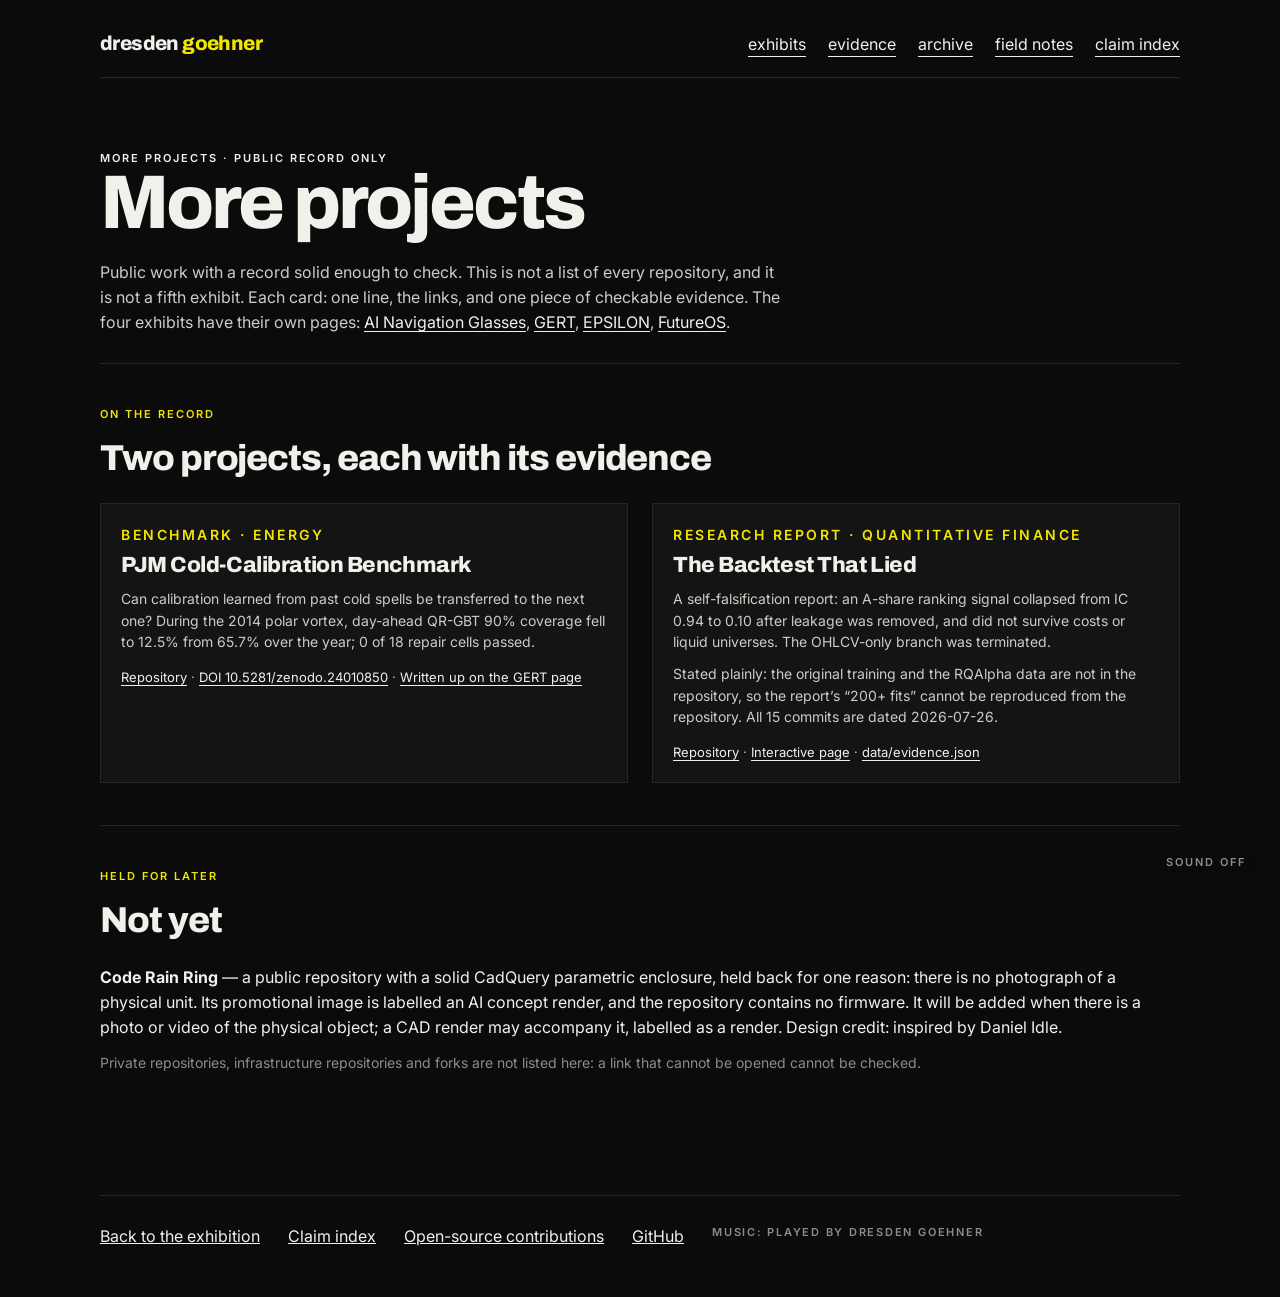
==== projects/index.html @ 4ea5d86a "Add sound toggle: Dresden's piano recording, off by default, on every page" ====
<!doctype html>
<html lang="en">
<head>
<meta charset="utf-8">
<meta name="viewport" content="width=device-width, initial-scale=1">
<title>More projects — Dresden Goehner</title>
<meta name="description" content="Public work with a record solid enough to check, beyond the four exhibits: the PJM Cold-Calibration Benchmark and The Backtest That Lied, a self-falsification report. Each card carries one piece of checkable evidence.">
<link rel="canonical" href="https://dresdengoehner.com/projects">
<meta property="og:type" content="website">
<meta property="og:site_name" content="Dresden Goehner">
<meta property="og:title" content="More projects — Dresden Goehner">
<meta property="og:description" content="Two more pieces of public work with checkable records: the PJM cold-calibration benchmark and The Backtest That Lied.">
<meta property="og:url" content="https://dresdengoehner.com/projects">
<meta property="og:image" content="https://dresdengoehner.com/og.png">
<meta property="og:image:width" content="1200">
<meta property="og:image:height" content="630">
<meta property="og:image:alt" content="Dresden Goehner. Building decision systems that make uncertainty visible.">
<meta name="twitter:card" content="summary_large_image">
<meta name="twitter:title" content="More projects — Dresden Goehner">
<meta name="twitter:description" content="Two more pieces of public work with checkable records: the PJM cold-calibration benchmark and The Backtest That Lied.">
<meta name="twitter:image" content="https://dresdengoehner.com/og.png">
<meta name="twitter:image:alt" content="Dresden Goehner. Building decision systems that make uncertainty visible.">
<link rel="icon" href="../favicon.svg" type="image/svg+xml">
<link rel="preconnect" href="https://fonts.googleapis.com">
<link rel="preconnect" href="https://fonts.gstatic.com" crossorigin>
<link href="https://fonts.googleapis.com/css2?family=Archivo:wght@500;800&family=Inter:wght@400;500;600&display=swap" rel="stylesheet">
<link rel="stylesheet" href="../site.css">
<link rel="stylesheet" href="../assets/css/sound.css">
<style>
.cards{display:grid;grid-template-columns:repeat(2,minmax(0,1fr));gap:24px}
.card{display:block;background:#141414;border:1px solid var(--line);padding:20px;min-width:0}
.card .repo{color:var(--y)}
.card h3{font-family:Archivo,sans-serif;font-weight:800;font-size:22px;line-height:1.12;letter-spacing:-.02em;margin:8px 0 10px}
.card p{font-size:14px;color:#cfccc5}
.card p+p{margin-top:10px}
.card .links{margin-top:14px;font-size:13px}
@media(max-width:820px){.cards{grid-template-columns:1fr}}
</style>
</head>
<body>
<div class="wrap">
<nav class="top" aria-label="Primary">
<a class="mark" href="../index.html#top">dresden <span>goehner</span></a>
<a class="ul" href="../index.html#work">exhibits</a>
<a class="ul" href="../index.html#evidence">evidence</a>
<a class="ul" href="../index.html#archive">archive</a>
<a class="ul" href="../notes.html">field notes</a>
<a class="ul" href="../proof.html">claim index</a>
</nav>
<header class="page">
<p class="cap">More projects · public record only</p>
<h1>More projects</h1>
<p class="lede">Public work with a record solid enough to check. This is not a list of every repository, and it is not a fifth exhibit. Each card: one line, the links, and one piece of checkable evidence. The four exhibits have their own pages: <a class="src" href="glasses.html">AI Navigation Glasses</a>, <a class="src" href="gert.html">GERT</a>, <a class="src" href="epsilon.html">EPSILON</a>, <a class="src" href="futureos.html">FutureOS</a>.</p>
</header>
<main>
<section aria-label="Projects with a checkable record">
<p class="cap kicker">On the record</p>
<h2>Two projects, each with its evidence</h2>
<div class="cards">
<article class="card">
<p class="cap repo">Benchmark · energy</p>
<h3>PJM Cold-Calibration Benchmark</h3>
<p>Can calibration learned from past cold spells be transferred to the next one? During the 2014 polar vortex, day-ahead QR-GBT 90% coverage fell to 12.5% from 65.7% over the year; 0 of 18 repair cells passed.</p>
<p class="links"><a class="src" href="https://github.com/DresdenGman/PJM-Cold-Calibration-Benchmark">Repository</a> · <a class="src" href="https://doi.org/10.5281/zenodo.24010850">DOI 10.5281/zenodo.24010850</a> · <a class="src" href="gert.html#pjm">Written up on the GERT page</a></p>
</article>
<article class="card">
<p class="cap repo">Research report · quantitative finance</p>
<h3>The Backtest That Lied</h3>
<p>A self-falsification report: an A-share ranking signal collapsed from IC 0.94 to 0.10 after leakage was removed, and did not survive costs or liquid universes. The OHLCV-only branch was terminated.</p>
<p>Stated plainly: the original training and the RQAlpha data are not in the repository, so the report&#8217;s &#8220;200+ fits&#8221; cannot be reproduced from the repository. All 15 commits are dated 2026-07-26.</p>
<p class="links"><a class="src" href="https://github.com/DresdenGman/the-backtest-that-lied">Repository</a> · <a class="src" href="https://dresdengman.github.io/the-backtest-that-lied">Interactive page</a> · <a class="src" href="https://github.com/DresdenGman/the-backtest-that-lied/blob/main/data/evidence.json">data/evidence.json</a></p>
</article>
</div>
</section>
<section aria-label="Held for later">
<p class="cap kicker">Held for later</p>
<h2>Not yet</h2>
<p><b>Code Rain Ring</b> — a public repository with a solid CadQuery parametric enclosure, held back for one reason: there is no photograph of a physical unit. Its promotional image is labelled an AI concept render, and the repository contains no firmware. It will be added when there is a photo or video of the physical object; a CAD render may accompany it, labelled as a render. Design credit: inspired by Daniel Idle.</p>
<p class="note">Private repositories, infrastructure repositories and forks are not listed here: a link that cannot be opened cannot be checked.</p>
</section>
</main>
<footer>
<a href="../index.html#top">Back to the exhibition</a>
<a href="../proof.html">Claim index</a>
<a href="../contributions.html">Open-source contributions</a>
<a href="https://github.com/DresdenGman">GitHub</a>
<span class="sound-credit">Music: played by Dresden Goehner</span>
</footer>
</div>
<script src="../assets/js/sound.js" defer></script>
</body>
</html>
---- site.css ----
:root{--bg:#0b0b0b;--fg:#f2f0ea;--dim:#8f8c86;--line:#262626;--y:#f2e600;--paper:#eceeee;--ink:#141618;--pad:40px;--gap:24px}
*{box-sizing:border-box;margin:0;padding:0}
html{background:var(--bg);color:var(--fg);scroll-behavior:smooth}
body{font-family:Inter,Helvetica,Arial,sans-serif;font-size:16px;line-height:1.55;-webkit-font-smoothing:antialiased}
a{color:inherit}
:focus-visible{outline:2px solid var(--y);outline-offset:3px}
.cap{font-size:11px;font-weight:600;letter-spacing:.18em;text-transform:uppercase}
.wrap{width:min(1080px,calc(100% - 2*var(--pad)));margin:0 auto;overflow-wrap:anywhere}
nav.top{display:flex;flex-wrap:wrap;gap:12px 22px;align-items:baseline;padding:28px 0 18px;border-bottom:1px solid var(--line)}
nav.top a{text-decoration:none}
nav.top a.mark{font-family:Archivo,sans-serif;font-weight:800;letter-spacing:-.03em;font-size:20px;margin-right:auto}
nav.top a.mark span{color:var(--y)}
nav.top a.ul{background:linear-gradient(currentColor,currentColor) 0 100%/100% 1px no-repeat}
nav.top a.ul:hover,nav.top a.ul:focus-visible{color:var(--y)}
header.page{padding:72px 0 28px}
header.page h1{font-family:Archivo,sans-serif;font-weight:800;font-size:clamp(40px,6vw,76px);line-height:.94;letter-spacing:-.04em;max-width:16ch}
header.page .lede{margin-top:22px;max-width:68ch;color:#cfccc5}
main{padding-bottom:80px}
section{padding:42px 0;border-top:1px solid var(--line)}
section h2{font-family:Archivo,sans-serif;font-weight:800;font-size:clamp(26px,3vw,36px);letter-spacing:-.03em;margin:8px 0 16px}
section .kicker{color:var(--y)}
p+p,ul+p,p+ul,ul+ul{margin-top:12px}
ul{padding-left:1.1em}
li{margin:6px 0}
a.src{color:var(--fg);text-underline-offset:3px}
a.src:hover,a.src:focus-visible{color:var(--y)}
.note{color:var(--dim);font-size:14px}
figure.cert{margin:16px 0 0;max-width:420px}
figure.cert img{width:100%;height:auto;background:#fff}
figcaption{color:var(--dim);font-size:13px;margin-top:8px}
footer{border-top:1px solid var(--line);padding:28px 0 48px;color:var(--dim);display:flex;flex-wrap:wrap;gap:10px 28px}
footer a{color:var(--fg)}
.miss{background:#141414;border:1px solid var(--line);padding:14px 16px;margin-top:14px}
@media(max-width:820px){:root{--pad:20px}header.page{padding-top:48px}nav.top a.mark{flex-basis:100%}}
@media (prefers-reduced-motion:reduce){html{scroll-behavior:auto}}
---- assets/css/sound.css ----
/* Sound toggle — styles for the site-music control injected by assets/js/sound.js,
   plus the footer credit line. Loaded by every page alongside (never inside)
   site.css or the homepage's inline stylesheet. */
.sound-toggle{
  position:fixed;
  z-index:50;
  bottom:max(24px, env(safe-area-inset-bottom));
  right:max(24px, env(safe-area-inset-right));
  margin:0;
  border:0;
  padding:8px 10px;
  background:rgba(11,11,11,.78);
  color:var(--dim, #8f8c86);
  font:600 11px/1 Inter,Helvetica,Arial,sans-serif;
  letter-spacing:.18em;
  text-transform:uppercase;
  cursor:pointer;
}
.sound-toggle:hover{color:#b8b5ae}
.sound-toggle[aria-pressed="true"]{color:var(--y, #f2e600)}
.sound-toggle[aria-pressed="true"]:hover{color:var(--y, #f2e600)}
.sound-toggle:focus-visible{outline:2px solid var(--y, #f2e600);outline-offset:3px}
@media (max-width:820px){
  .sound-toggle{
    bottom:max(16px, env(safe-area-inset-bottom));
    right:max(16px, env(safe-area-inset-right));
  }
}
@media (prefers-reduced-motion:no-preference){
  .sound-toggle{transition:color .15s linear}
}
footer .sound-credit,
.inst .sound-credit{
  font-size:11px;
  font-weight:600;
  letter-spacing:.16em;
  text-transform:uppercase;
  color:inherit;
}
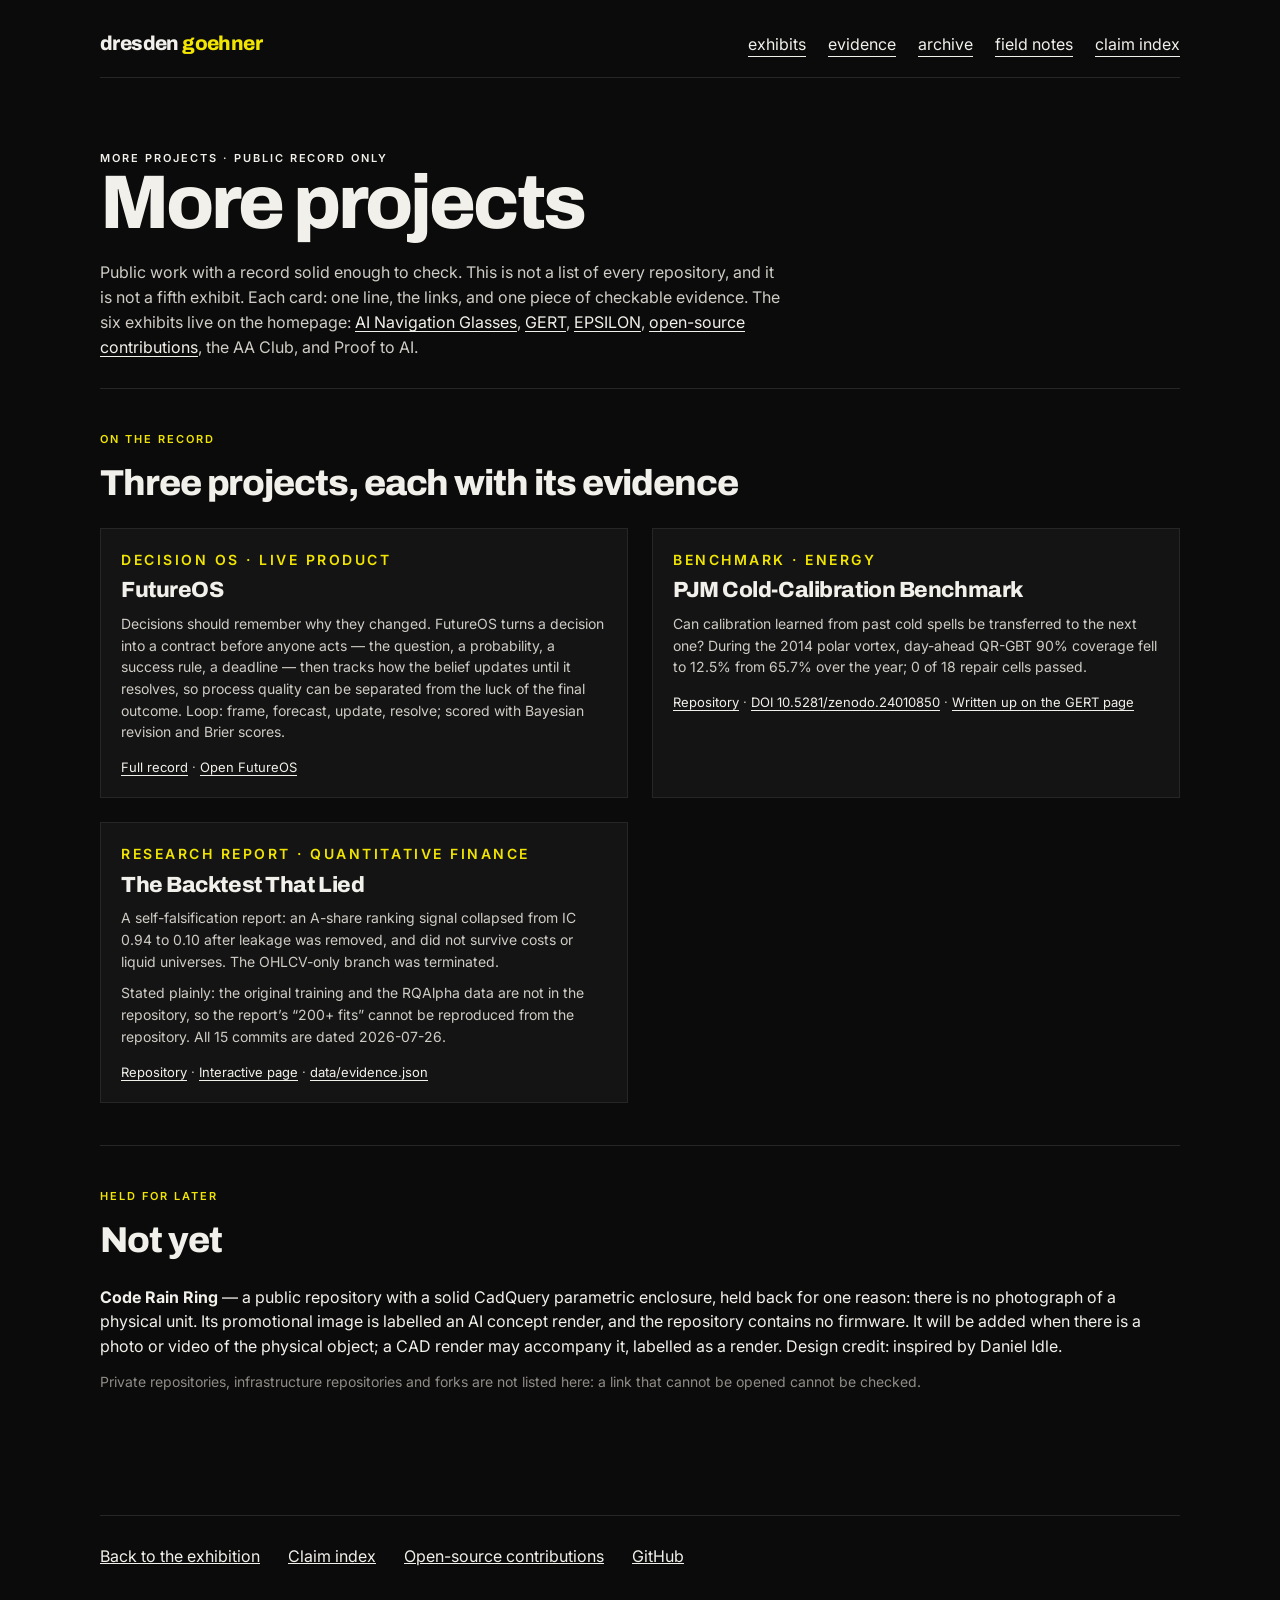
==== commit 36bdc984: "Bring in the homepage content that was deployed to production but never pushed Source: Cloudflare Pa" ====
--- a/projects/index.html
+++ b/projects/index.html
@@ -4,12 +4,12 @@
 <meta charset="utf-8">
 <meta name="viewport" content="width=device-width, initial-scale=1">
 <title>More projects — Dresden Goehner</title>
-<meta name="description" content="Public work with a record solid enough to check, beyond the four exhibits: the PJM Cold-Calibration Benchmark and The Backtest That Lied, a self-falsification report. Each card carries one piece of checkable evidence.">
+<meta name="description" content="Public work with a record solid enough to check, beyond the four exhibits: FutureOS, the PJM Cold-Calibration Benchmark and The Backtest That Lied, a self-falsification report. Each card carries one piece of checkable evidence.">
 <link rel="canonical" href="https://dresdengoehner.com/projects">
 <meta property="og:type" content="website">
 <meta property="og:site_name" content="Dresden Goehner">
 <meta property="og:title" content="More projects — Dresden Goehner">
-<meta property="og:description" content="Two more pieces of public work with checkable records: the PJM cold-calibration benchmark and The Backtest That Lied.">
+<meta property="og:description" content="Three more pieces of public work with checkable records: FutureOS, the PJM cold-calibration benchmark and The Backtest That Lied.">
 <meta property="og:url" content="https://dresdengoehner.com/projects">
 <meta property="og:image" content="https://dresdengoehner.com/og.png">
 <meta property="og:image:width" content="1200">
@@ -17,7 +17,7 @@
 <meta property="og:image:alt" content="Dresden Goehner. Building decision systems that make uncertainty visible.">
 <meta name="twitter:card" content="summary_large_image">
 <meta name="twitter:title" content="More projects — Dresden Goehner">
-<meta name="twitter:description" content="Two more pieces of public work with checkable records: the PJM cold-calibration benchmark and The Backtest That Lied.">
+<meta name="twitter:description" content="Three more pieces of public work with checkable records: FutureOS, the PJM cold-calibration benchmark and The Backtest That Lied.">
 <meta name="twitter:image" content="https://dresdengoehner.com/og.png">
 <meta name="twitter:image:alt" content="Dresden Goehner. Building decision systems that make uncertainty visible.">
 <link rel="icon" href="../favicon.svg" type="image/svg+xml">
@@ -25,7 +25,6 @@
 <link rel="preconnect" href="https://fonts.gstatic.com" crossorigin>
 <link href="https://fonts.googleapis.com/css2?family=Archivo:wght@500;800&family=Inter:wght@400;500;600&display=swap" rel="stylesheet">
 <link rel="stylesheet" href="../site.css">
-<link rel="stylesheet" href="../assets/css/sound.css">
 <style>
 .cards{display:grid;grid-template-columns:repeat(2,minmax(0,1fr));gap:24px}
 .card{display:block;background:#141414;border:1px solid var(--line);padding:20px;min-width:0}
@@ -50,13 +49,19 @@
 <header class="page">
 <p class="cap">More projects · public record only</p>
 <h1>More projects</h1>
-<p class="lede">Public work with a record solid enough to check. This is not a list of every repository, and it is not a fifth exhibit. Each card: one line, the links, and one piece of checkable evidence. The four exhibits have their own pages: <a class="src" href="glasses.html">AI Navigation Glasses</a>, <a class="src" href="gert.html">GERT</a>, <a class="src" href="epsilon.html">EPSILON</a>, <a class="src" href="futureos.html">FutureOS</a>.</p>
+<p class="lede">Public work with a record solid enough to check. This is not a list of every repository, and it is not a fifth exhibit. Each card: one line, the links, and one piece of checkable evidence. The six exhibits live on the homepage: <a class="src" href="glasses.html">AI Navigation Glasses</a>, <a class="src" href="gert.html">GERT</a>, <a class="src" href="epsilon.html">EPSILON</a>, <a class="src" href="../contributions.html">open-source contributions</a>, the AA Club, and Proof to AI.</p>
 </header>
 <main>
 <section aria-label="Projects with a checkable record">
 <p class="cap kicker">On the record</p>
-<h2>Two projects, each with its evidence</h2>
+<h2>Three projects, each with its evidence</h2>
 <div class="cards">
+<article class="card">
+<p class="cap repo">Decision OS · live product</p>
+<h3>FutureOS</h3>
+<p>Decisions should remember why they changed. FutureOS turns a decision into a contract before anyone acts — the question, a probability, a success rule, a deadline — then tracks how the belief updates until it resolves, so process quality can be separated from the luck of the final outcome. Loop: frame, forecast, update, resolve; scored with Bayesian revision and Brier scores.</p>
+<p class="links"><a class="src" href="futureos.html">Full record</a> · <a class="src" href="https://futureos.space/">Open FutureOS</a></p>
+</article>
 <article class="card">
 <p class="cap repo">Benchmark · energy</p>
 <h3>PJM Cold-Calibration Benchmark</h3>
@@ -84,9 +89,7 @@
 <a href="../proof.html">Claim index</a>
 <a href="../contributions.html">Open-source contributions</a>
 <a href="https://github.com/DresdenGman">GitHub</a>
-<span class="sound-credit">Music: played by Dresden Goehner</span>
 </footer>
 </div>
-<script src="../assets/js/sound.js" defer></script>
 </body>
 </html>
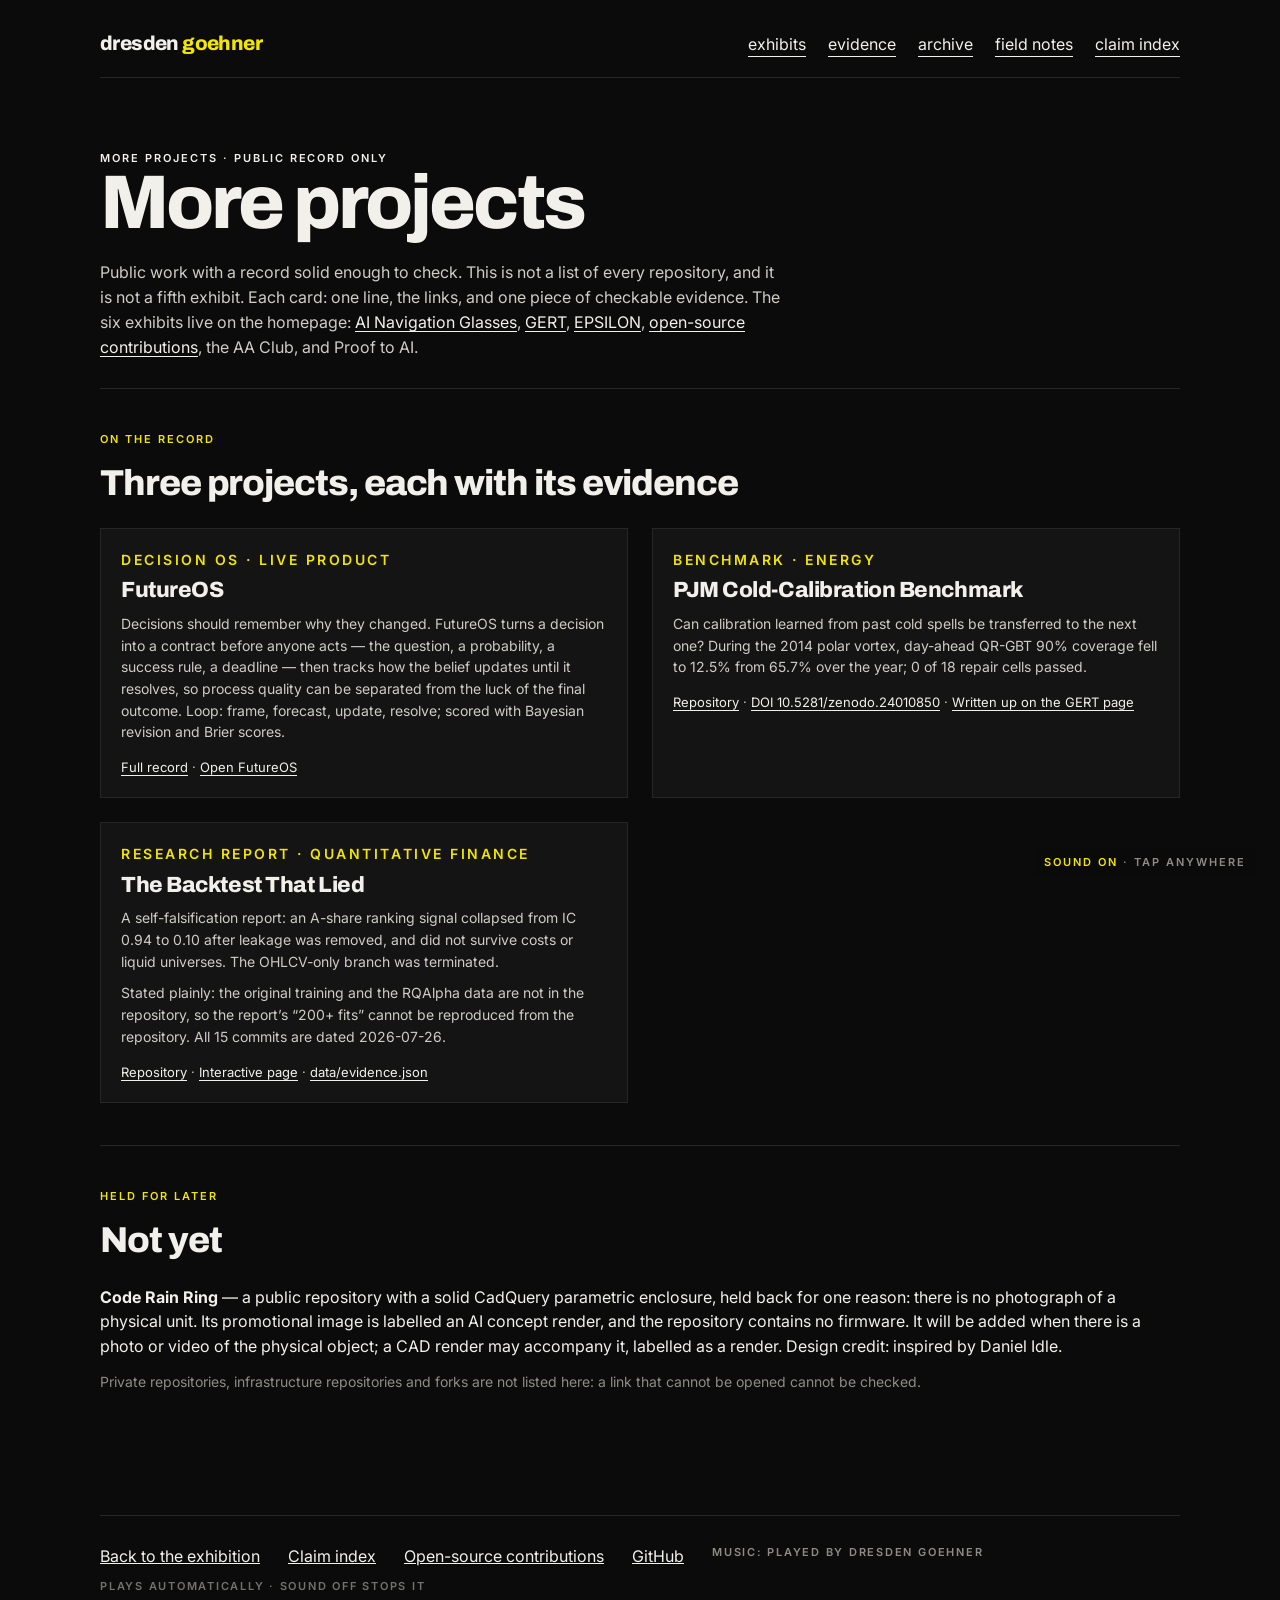
==== commit fb53dcd3: "Merge branch 'feat/sound-toggle' into content/live-efc869f3" ====
--- a/projects/index.html
+++ b/projects/index.html
@@ -25,6 +25,7 @@
 <link rel="preconnect" href="https://fonts.gstatic.com" crossorigin>
 <link href="https://fonts.googleapis.com/css2?family=Archivo:wght@500;800&family=Inter:wght@400;500;600&display=swap" rel="stylesheet">
 <link rel="stylesheet" href="../site.css">
+<link rel="stylesheet" href="../assets/css/sound.css">
 <style>
 .cards{display:grid;grid-template-columns:repeat(2,minmax(0,1fr));gap:24px}
 .card{display:block;background:#141414;border:1px solid var(--line);padding:20px;min-width:0}
@@ -89,7 +90,9 @@
 <a href="../proof.html">Claim index</a>
 <a href="../contributions.html">Open-source contributions</a>
 <a href="https://github.com/DresdenGman">GitHub</a>
+<span class="sound-credit">Music: played by Dresden Goehner</span>
 </footer>
 </div>
+<script src="../assets/js/sound.js" defer></script>
 </body>
 </html>
--- a/assets/css/sound.css
+++ b/assets/css/sound.css
@@ -0,0 +1,166 @@
+/* Sound toggle — styles for the site-music control injected by assets/js/sound.js,
+   plus the footer credit line. Loaded by every page alongside (never inside)
+   site.css or the homepage's inline stylesheet. */
+.sound-toggle{
+  position:fixed;
+  z-index:50;
+  bottom:max(24px, env(safe-area-inset-bottom));
+  right:max(24px, env(safe-area-inset-right));
+  margin:0;
+  border:0;
+  padding:8px 10px;
+  background:rgba(11,11,11,.78);
+  color:var(--dim, #8f8c86);
+  font:600 11px/1 Inter,Helvetica,Arial,sans-serif;
+  letter-spacing:.18em;
+  text-transform:uppercase;
+  cursor:pointer;
+}
+.sound-toggle:hover{color:#b8b5ae}
+.sound-toggle.is-on{color:var(--y, #f2e600)}
+.sound-toggle.is-on:hover{color:var(--y, #f2e600)}
+.sound-toggle:focus-visible{outline:2px solid var(--y, #f2e600);outline-offset:3px}
+@media (max-width:820px){
+  .sound-toggle{
+    bottom:max(16px, env(safe-area-inset-bottom));
+    right:max(16px, env(safe-area-inset-right));
+  }
+}
+@media (prefers-reduced-motion:no-preference){
+  .sound-toggle{transition:color .15s linear}
+}
+footer .sound-credit,
+footer .sound-credit-note,
+.inst .sound-credit,
+.inst .sound-credit-note{
+  font-size:11px;
+  font-weight:600;
+  letter-spacing:.16em;
+  text-transform:uppercase;
+  color:inherit;
+}
+
+/* Keep the fixed toggle clear of the last line of content at the bottom of
+   the homepage hero strip and of the homepage footer bar. */
+.hero-foot{padding-bottom:64px}
+.inst{padding-bottom:64px}
+
+/* Audio-reactive headline: ONLY the homepage's big rows (#lines) move with the
+   music; nothing else on any page does. assets/js/sound.js writes --amp
+   (loudness, the block swell) and --b0..--b6 (the beat, staggered down the
+   rows) on #lines while the music plays and the headline is in the viewport
+   (.rx). Sound off or reduced motion: the variables are never set and
+   nothing moves. Pulses are at least 380 ms apart (< 3 Hz). */
+@media (prefers-reduced-motion:no-preference){
+  /* the whole block breathes, each row kicks on the beat, staggered, with an
+     alternating skew; rows are sized in index.html to fit at full swing */
+  #lines.rx{scale:calc(1 + var(--amp, 0) * .02);transform-origin:8% 50%}
+  .ln:nth-child(1){--b:var(--b0,0);--sk:1}
+  .ln:nth-child(2){--b:var(--b1,0);--sk:-1}
+  .ln:nth-child(3){--b:var(--b2,0);--sk:1}
+  .ln:nth-child(4){--b:var(--b3,0);--sk:-1}
+  .ln:nth-child(5){--b:var(--b4,0);--sk:1}
+  .ln:nth-child(6){--b:var(--b5,0);--sk:-1}
+  .ln:nth-child(7){--b:var(--b6,0);--sk:1}
+  body.sound-on #lines.rx .ln .w{
+    transform:skewX(calc(var(--b, 0) * var(--sk, 1) * -2.5deg)) scale(calc(1 + var(--b, 0) * .05));
+    transform-origin:12% 60%;
+  }
+}
+
+/* Music notes: one click-through layer that scrolls with the page (zero height, so it adds no scroll area); only transform and opacity are
+   animated (Web Animations API, see sound.js). Never created for reduced motion. */
+.dg-notes{position:absolute;top:0;left:0;width:100%;height:0;z-index:40;pointer-events:none;overflow-x:clip;overflow-y:visible}
+.dg-note{position:absolute;left:0;top:0;width:28px;height:28px;margin:0;padding:0;opacity:0;visibility:hidden;pointer-events:none;will-change:transform,opacity;transform-origin:50% 100%}
+.dg-note.live{visibility:visible}
+.dg-note svg{display:block;width:100%;height:100%;fill:currentColor;stroke:#0b0b0b;stroke-width:2.4;stroke-linejoin:round;paint-order:stroke fill;overflow:visible}
+
+/* ON-pending: ON by default, waiting for the first tap or key press. */
+.sound-hint{display:none;color:var(--dim)}
+.sound-toggle.is-pending{color:var(--y, #f2e600)}
+.sound-toggle.is-pending .sound-hint{display:inline}
+@media (max-width:480px){
+  .sound-hint-more{display:none}
+}
+.sound-credit-note{opacity:.8}
+
+/* Now-playing detail inside the toggle chip. The block is collapsed to
+   zero size while the toggle is off, so the chip is exactly the SOUND OFF
+   chip; while on it expands to show the marimba credit, a thin progress
+   line and the elapsed time. The whole block is aria-hidden in the DOM;
+   the button's aria-label carries the action. */
+.sound-toggle{text-align:left}
+.sound-state{display:block}
+.sound-detail{
+  display:block;
+  max-width:0;
+  max-height:0;
+  opacity:0;
+  overflow:hidden;
+}
+.sound-toggle.is-on .sound-detail{
+  max-width:300px;
+  max-height:72px;
+  opacity:1;
+}
+@media (prefers-reduced-motion:no-preference){
+  .sound-detail{transition:max-width .15s linear,max-height .15s linear,opacity .15s linear}
+}
+.sound-np{
+  display:block;
+  margin-top:6px;
+  color:var(--fg, #f2f0ea);
+  font-size:10px;
+  letter-spacing:.14em;
+  white-space:nowrap;
+}
+.sound-np-short{display:none}
+.sound-bar{
+  display:block;
+  height:2px;
+  margin-top:6px;
+  background:rgba(242,240,234,.16);
+}
+.sound-bar-fill{
+  display:block;
+  height:100%;
+  width:0;
+  background:var(--y, #f2e600);
+}
+.sound-time{
+  display:block;
+  margin-top:5px;
+  color:var(--dim, #8f8c86);
+  font-size:10px;
+  letter-spacing:.14em;
+  white-space:nowrap;
+  font-variant-numeric:tabular-nums;
+}
+@media (max-width:480px){
+  .sound-np-full{display:none}
+  .sound-np-short{display:inline}
+  .sound-time{display:none}
+}
+
+/* The expanded (sound on) chip is taller than SOUND OFF: give inner-page
+   footers and the homepage footer bar enough room that it never sits on
+   the credit line or the last footer links. */
+.wrap footer{padding-bottom:96px}
+@media (max-width:820px){
+  .inst{padding-bottom:88px}
+}
+
+/* While sound is on, the expanded chip sits over the hero foot's decorative
+   right-hand hint ("exhibits · evidence · archive"). At desktop sizes fade
+   the hint out while the chip is expanded (sliding it left instead would
+   land it on the neighbouring tagline); on narrow screens raise the foot so
+   the hint clears the chip. Sound off: the hint is exactly where it was. */
+@media (min-width:821px){
+  body.sound-on .hero-foot .s,body.sound-pending .hero-foot .s{opacity:0}
+}
+@media (max-width:820px){
+  .hero-foot{padding-bottom:80px}
+}
+@media (prefers-reduced-motion:no-preference){
+  .hero-foot .s{transition:opacity .15s linear}
+}
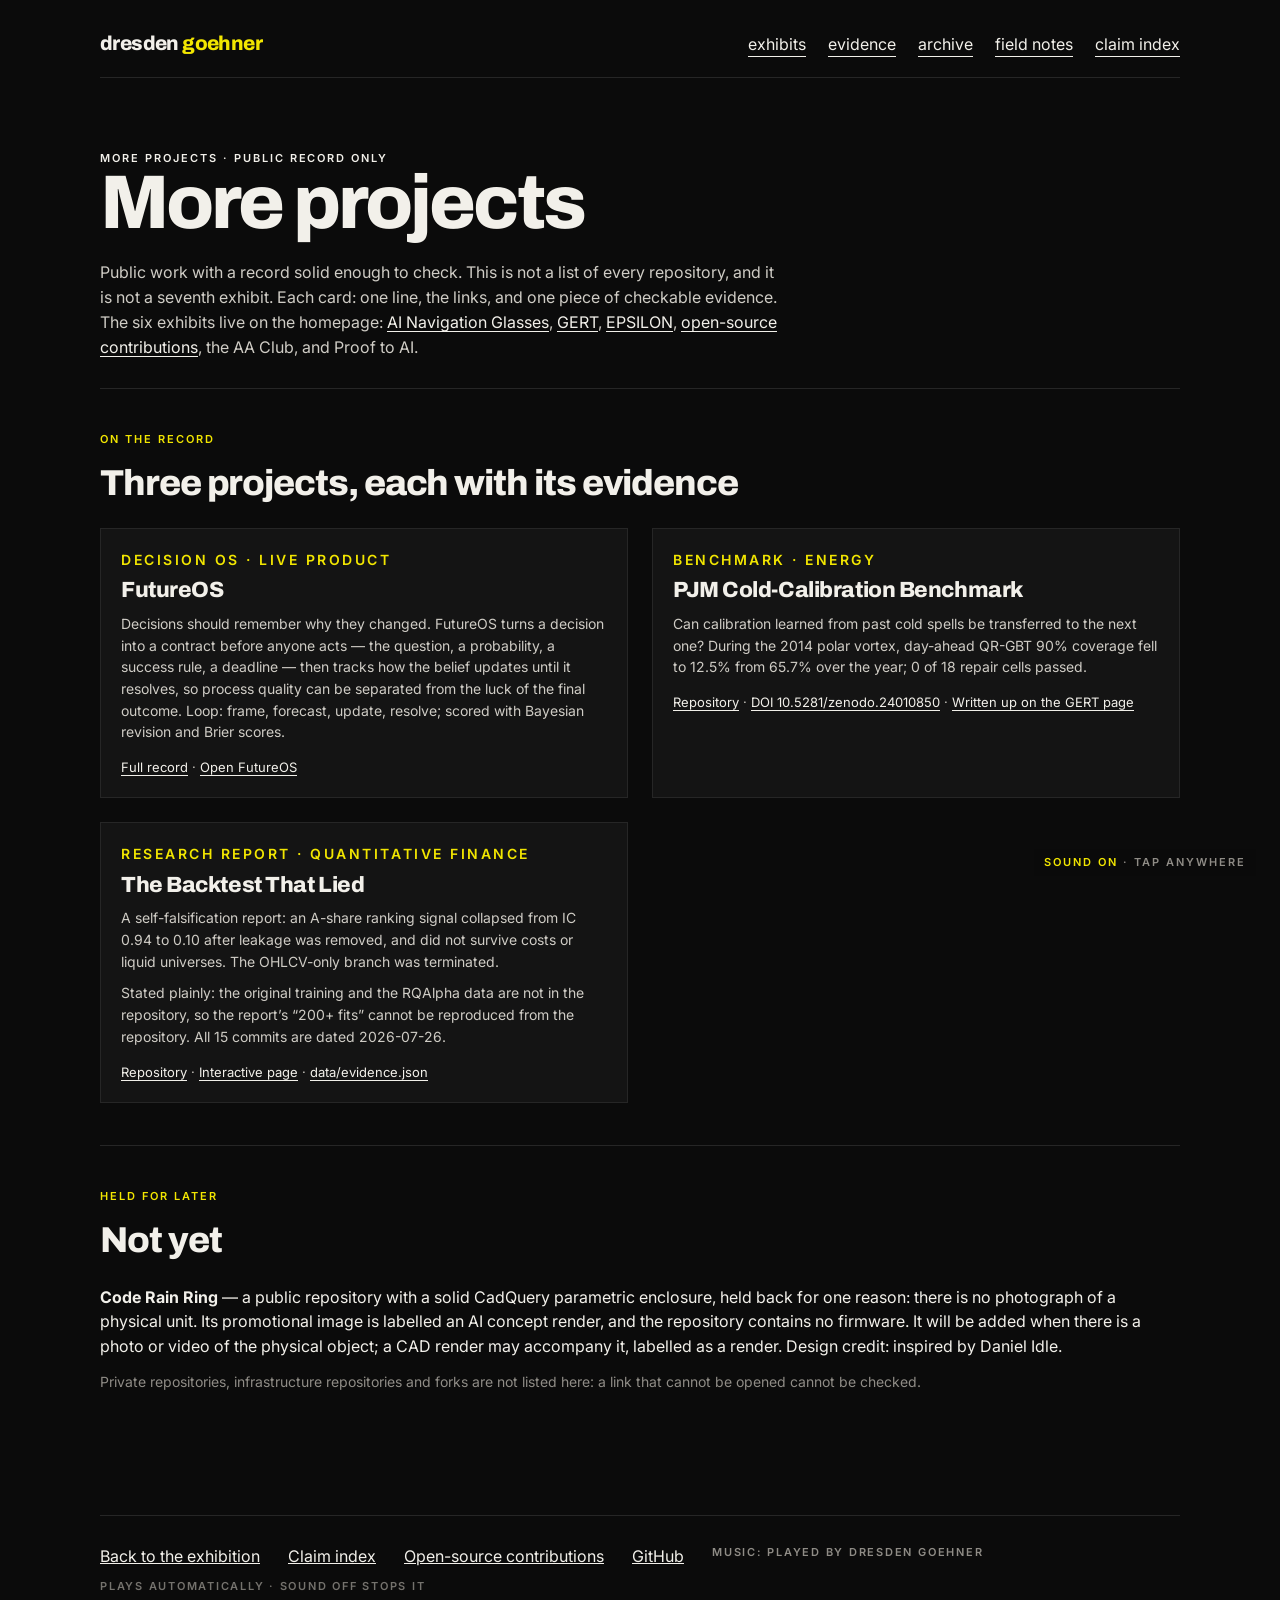
==== commit a8b7a6c5: "Integrate: remove the design-credit block, calmer hero shake, consistency fixes - Remove the footer " ====
--- a/projects/index.html
+++ b/projects/index.html
@@ -4,7 +4,7 @@
 <meta charset="utf-8">
 <meta name="viewport" content="width=device-width, initial-scale=1">
 <title>More projects — Dresden Goehner</title>
-<meta name="description" content="Public work with a record solid enough to check, beyond the four exhibits: FutureOS, the PJM Cold-Calibration Benchmark and The Backtest That Lied, a self-falsification report. Each card carries one piece of checkable evidence.">
+<meta name="description" content="Public work with a record solid enough to check, beyond the six exhibits on the homepage: FutureOS, the PJM Cold-Calibration Benchmark and The Backtest That Lied, a self-falsification report. Each card carries one piece of checkable evidence.">
 <link rel="canonical" href="https://dresdengoehner.com/projects">
 <meta property="og:type" content="website">
 <meta property="og:site_name" content="Dresden Goehner">
@@ -50,7 +50,7 @@
 <header class="page">
 <p class="cap">More projects · public record only</p>
 <h1>More projects</h1>
-<p class="lede">Public work with a record solid enough to check. This is not a list of every repository, and it is not a fifth exhibit. Each card: one line, the links, and one piece of checkable evidence. The six exhibits live on the homepage: <a class="src" href="glasses.html">AI Navigation Glasses</a>, <a class="src" href="gert.html">GERT</a>, <a class="src" href="epsilon.html">EPSILON</a>, <a class="src" href="../contributions.html">open-source contributions</a>, the AA Club, and Proof to AI.</p>
+<p class="lede">Public work with a record solid enough to check. This is not a list of every repository, and it is not a seventh exhibit. Each card: one line, the links, and one piece of checkable evidence. The six exhibits live on the homepage: <a class="src" href="glasses.html">AI Navigation Glasses</a>, <a class="src" href="gert.html">GERT</a>, <a class="src" href="epsilon.html">EPSILON</a>, <a class="src" href="../contributions.html">open-source contributions</a>, the AA Club, and Proof to AI.</p>
 </header>
 <main>
 <section aria-label="Projects with a checkable record">
--- a/assets/css/sound.css
+++ b/assets/css/sound.css
@@ -54,7 +54,7 @@
 @media (prefers-reduced-motion:no-preference){
   /* the whole block breathes, each row kicks on the beat, staggered, with an
      alternating skew; rows are sized in index.html to fit at full swing */
-  #lines.rx{scale:calc(1 + var(--amp, 0) * .02);transform-origin:8% 50%}
+  #lines.rx{scale:calc(1 + var(--amp, 0) * .012);transform-origin:8% 50%}
   .ln:nth-child(1){--b:var(--b0,0);--sk:1}
   .ln:nth-child(2){--b:var(--b1,0);--sk:-1}
   .ln:nth-child(3){--b:var(--b2,0);--sk:1}
@@ -63,7 +63,7 @@
   .ln:nth-child(6){--b:var(--b5,0);--sk:-1}
   .ln:nth-child(7){--b:var(--b6,0);--sk:1}
   body.sound-on #lines.rx .ln .w{
-    transform:skewX(calc(var(--b, 0) * var(--sk, 1) * -2.5deg)) scale(calc(1 + var(--b, 0) * .05));
+    transform:skewX(calc(var(--b, 0) * var(--sk, 1) * -1.5deg)) scale(calc(1 + var(--b, 0) * .03));
     transform-origin:12% 60%;
   }
 }
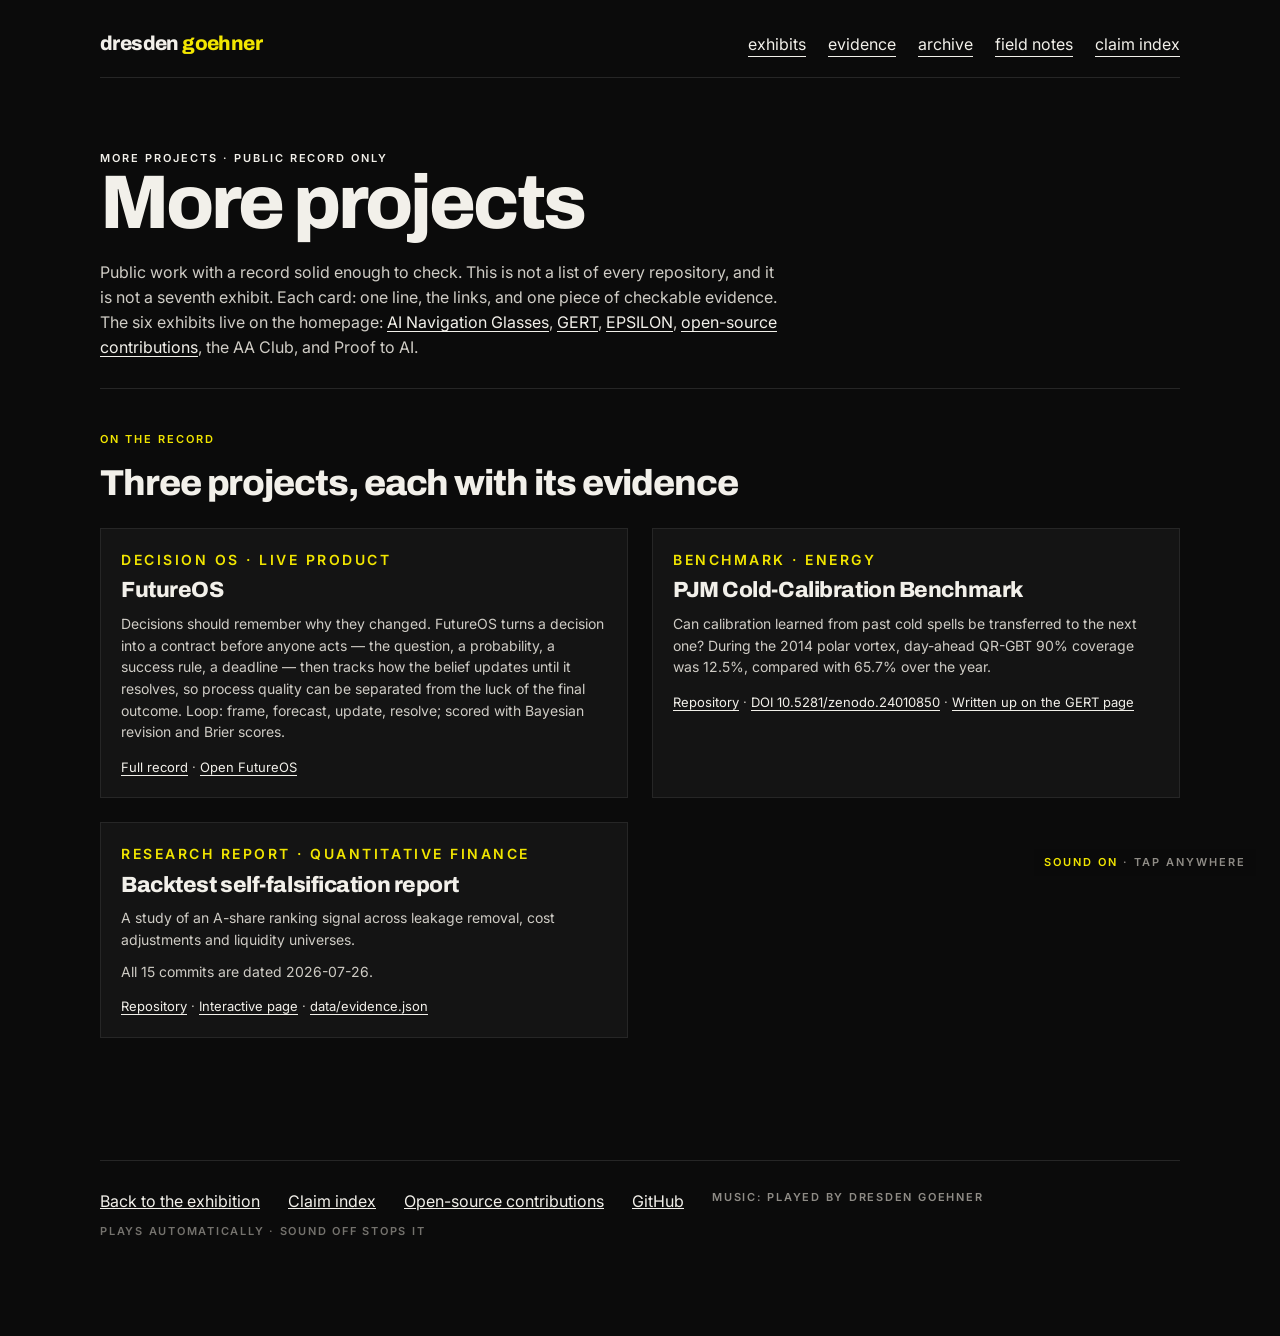
==== commit 156d342c: "Refine project presentation wording Co-authored-by: copilot-swe-agent[bot] <198982749+Copilot@users." ====
--- a/projects/index.html
+++ b/projects/index.html
@@ -4,12 +4,12 @@
 <meta charset="utf-8">
 <meta name="viewport" content="width=device-width, initial-scale=1">
 <title>More projects — Dresden Goehner</title>
-<meta name="description" content="Public work with a record solid enough to check, beyond the six exhibits on the homepage: FutureOS, the PJM Cold-Calibration Benchmark and The Backtest That Lied, a self-falsification report. Each card carries one piece of checkable evidence.">
+<meta name="description" content="Public work beyond the six homepage exhibits: FutureOS, the PJM Cold-Calibration Benchmark and a backtest self-falsification report.">
 <link rel="canonical" href="https://dresdengoehner.com/projects">
 <meta property="og:type" content="website">
 <meta property="og:site_name" content="Dresden Goehner">
 <meta property="og:title" content="More projects — Dresden Goehner">
-<meta property="og:description" content="Three more pieces of public work with checkable records: FutureOS, the PJM cold-calibration benchmark and The Backtest That Lied.">
+<meta property="og:description" content="Three more pieces of public work with checkable records: FutureOS, the PJM cold-calibration benchmark and a backtest study.">
 <meta property="og:url" content="https://dresdengoehner.com/projects">
 <meta property="og:image" content="https://dresdengoehner.com/og.png">
 <meta property="og:image:width" content="1200">
@@ -17,7 +17,7 @@
 <meta property="og:image:alt" content="Dresden Goehner. Building decision systems that make uncertainty visible.">
 <meta name="twitter:card" content="summary_large_image">
 <meta name="twitter:title" content="More projects — Dresden Goehner">
-<meta name="twitter:description" content="Three more pieces of public work with checkable records: FutureOS, the PJM cold-calibration benchmark and The Backtest That Lied.">
+<meta name="twitter:description" content="Three more pieces of public work with checkable records: FutureOS, the PJM cold-calibration benchmark and a backtest self-falsification report.">
 <meta name="twitter:image" content="https://dresdengoehner.com/og.png">
 <meta name="twitter:image:alt" content="Dresden Goehner. Building decision systems that make uncertainty visible.">
 <link rel="icon" href="../favicon.svg" type="image/svg+xml">
@@ -66,23 +66,17 @@
 <article class="card">
 <p class="cap repo">Benchmark · energy</p>
 <h3>PJM Cold-Calibration Benchmark</h3>
-<p>Can calibration learned from past cold spells be transferred to the next one? During the 2014 polar vortex, day-ahead QR-GBT 90% coverage fell to 12.5% from 65.7% over the year; 0 of 18 repair cells passed.</p>
+<p>Can calibration learned from past cold spells be transferred to the next one? During the 2014 polar vortex, day-ahead QR-GBT 90% coverage was 12.5%, compared with 65.7% over the year.</p>
 <p class="links"><a class="src" href="https://github.com/DresdenGman/PJM-Cold-Calibration-Benchmark">Repository</a> · <a class="src" href="https://doi.org/10.5281/zenodo.24010850">DOI 10.5281/zenodo.24010850</a> · <a class="src" href="gert.html#pjm">Written up on the GERT page</a></p>
 </article>
 <article class="card">
 <p class="cap repo">Research report · quantitative finance</p>
-<h3>The Backtest That Lied</h3>
-<p>A self-falsification report: an A-share ranking signal collapsed from IC 0.94 to 0.10 after leakage was removed, and did not survive costs or liquid universes. The OHLCV-only branch was terminated.</p>
-<p>Stated plainly: the original training and the RQAlpha data are not in the repository, so the report&#8217;s &#8220;200+ fits&#8221; cannot be reproduced from the repository. All 15 commits are dated 2026-07-26.</p>
+<h3>Backtest self-falsification report</h3>
+<p>A study of an A-share ranking signal across leakage removal, cost adjustments and liquidity universes.</p>
+<p>All 15 commits are dated 2026-07-26.</p>
 <p class="links"><a class="src" href="https://github.com/DresdenGman/the-backtest-that-lied">Repository</a> · <a class="src" href="https://dresdengman.github.io/the-backtest-that-lied">Interactive page</a> · <a class="src" href="https://github.com/DresdenGman/the-backtest-that-lied/blob/main/data/evidence.json">data/evidence.json</a></p>
 </article>
 </div>
-</section>
-<section aria-label="Held for later">
-<p class="cap kicker">Held for later</p>
-<h2>Not yet</h2>
-<p><b>Code Rain Ring</b> — a public repository with a solid CadQuery parametric enclosure, held back for one reason: there is no photograph of a physical unit. Its promotional image is labelled an AI concept render, and the repository contains no firmware. It will be added when there is a photo or video of the physical object; a CAD render may accompany it, labelled as a render. Design credit: inspired by Daniel Idle.</p>
-<p class="note">Private repositories, infrastructure repositories and forks are not listed here: a link that cannot be opened cannot be checked.</p>
 </section>
 </main>
 <footer>
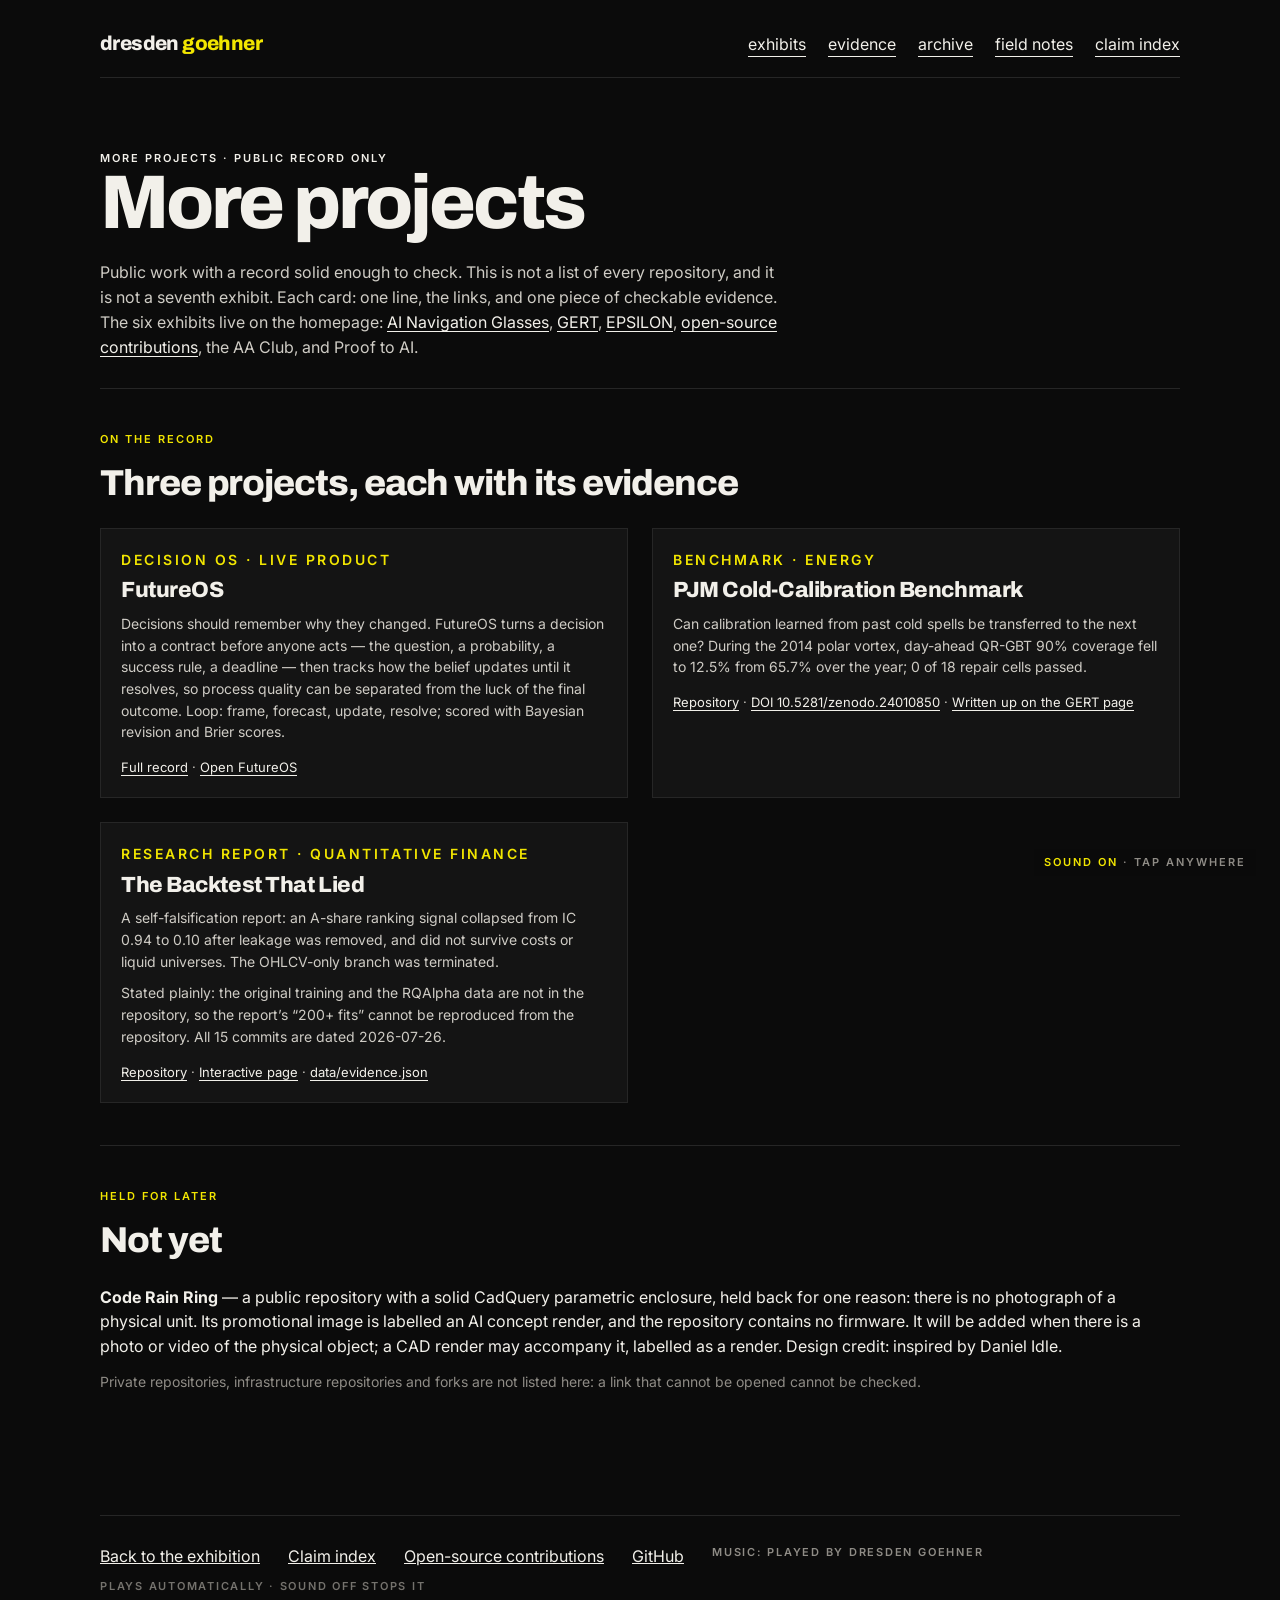
==== commit f49db492: "Revert "Refine project presentation wording" This reverts commit 156d342cc1767a4d2e43cb7aec133171cd2" ====
--- a/projects/index.html
+++ b/projects/index.html
@@ -4,12 +4,12 @@
 <meta charset="utf-8">
 <meta name="viewport" content="width=device-width, initial-scale=1">
 <title>More projects — Dresden Goehner</title>
-<meta name="description" content="Public work beyond the six homepage exhibits: FutureOS, the PJM Cold-Calibration Benchmark and a backtest self-falsification report.">
+<meta name="description" content="Public work with a record solid enough to check, beyond the six exhibits on the homepage: FutureOS, the PJM Cold-Calibration Benchmark and The Backtest That Lied, a self-falsification report. Each card carries one piece of checkable evidence.">
 <link rel="canonical" href="https://dresdengoehner.com/projects">
 <meta property="og:type" content="website">
 <meta property="og:site_name" content="Dresden Goehner">
 <meta property="og:title" content="More projects — Dresden Goehner">
-<meta property="og:description" content="Three more pieces of public work with checkable records: FutureOS, the PJM cold-calibration benchmark and a backtest study.">
+<meta property="og:description" content="Three more pieces of public work with checkable records: FutureOS, the PJM cold-calibration benchmark and The Backtest That Lied.">
 <meta property="og:url" content="https://dresdengoehner.com/projects">
 <meta property="og:image" content="https://dresdengoehner.com/og.png">
 <meta property="og:image:width" content="1200">
@@ -17,7 +17,7 @@
 <meta property="og:image:alt" content="Dresden Goehner. Building decision systems that make uncertainty visible.">
 <meta name="twitter:card" content="summary_large_image">
 <meta name="twitter:title" content="More projects — Dresden Goehner">
-<meta name="twitter:description" content="Three more pieces of public work with checkable records: FutureOS, the PJM cold-calibration benchmark and a backtest self-falsification report.">
+<meta name="twitter:description" content="Three more pieces of public work with checkable records: FutureOS, the PJM cold-calibration benchmark and The Backtest That Lied.">
 <meta name="twitter:image" content="https://dresdengoehner.com/og.png">
 <meta name="twitter:image:alt" content="Dresden Goehner. Building decision systems that make uncertainty visible.">
 <link rel="icon" href="../favicon.svg" type="image/svg+xml">
@@ -66,17 +66,23 @@
 <article class="card">
 <p class="cap repo">Benchmark · energy</p>
 <h3>PJM Cold-Calibration Benchmark</h3>
-<p>Can calibration learned from past cold spells be transferred to the next one? During the 2014 polar vortex, day-ahead QR-GBT 90% coverage was 12.5%, compared with 65.7% over the year.</p>
+<p>Can calibration learned from past cold spells be transferred to the next one? During the 2014 polar vortex, day-ahead QR-GBT 90% coverage fell to 12.5% from 65.7% over the year; 0 of 18 repair cells passed.</p>
 <p class="links"><a class="src" href="https://github.com/DresdenGman/PJM-Cold-Calibration-Benchmark">Repository</a> · <a class="src" href="https://doi.org/10.5281/zenodo.24010850">DOI 10.5281/zenodo.24010850</a> · <a class="src" href="gert.html#pjm">Written up on the GERT page</a></p>
 </article>
 <article class="card">
 <p class="cap repo">Research report · quantitative finance</p>
-<h3>Backtest self-falsification report</h3>
-<p>A study of an A-share ranking signal across leakage removal, cost adjustments and liquidity universes.</p>
-<p>All 15 commits are dated 2026-07-26.</p>
+<h3>The Backtest That Lied</h3>
+<p>A self-falsification report: an A-share ranking signal collapsed from IC 0.94 to 0.10 after leakage was removed, and did not survive costs or liquid universes. The OHLCV-only branch was terminated.</p>
+<p>Stated plainly: the original training and the RQAlpha data are not in the repository, so the report&#8217;s &#8220;200+ fits&#8221; cannot be reproduced from the repository. All 15 commits are dated 2026-07-26.</p>
 <p class="links"><a class="src" href="https://github.com/DresdenGman/the-backtest-that-lied">Repository</a> · <a class="src" href="https://dresdengman.github.io/the-backtest-that-lied">Interactive page</a> · <a class="src" href="https://github.com/DresdenGman/the-backtest-that-lied/blob/main/data/evidence.json">data/evidence.json</a></p>
 </article>
 </div>
+</section>
+<section aria-label="Held for later">
+<p class="cap kicker">Held for later</p>
+<h2>Not yet</h2>
+<p><b>Code Rain Ring</b> — a public repository with a solid CadQuery parametric enclosure, held back for one reason: there is no photograph of a physical unit. Its promotional image is labelled an AI concept render, and the repository contains no firmware. It will be added when there is a photo or video of the physical object; a CAD render may accompany it, labelled as a render. Design credit: inspired by Daniel Idle.</p>
+<p class="note">Private repositories, infrastructure repositories and forks are not listed here: a link that cannot be opened cannot be checked.</p>
 </section>
 </main>
 <footer>
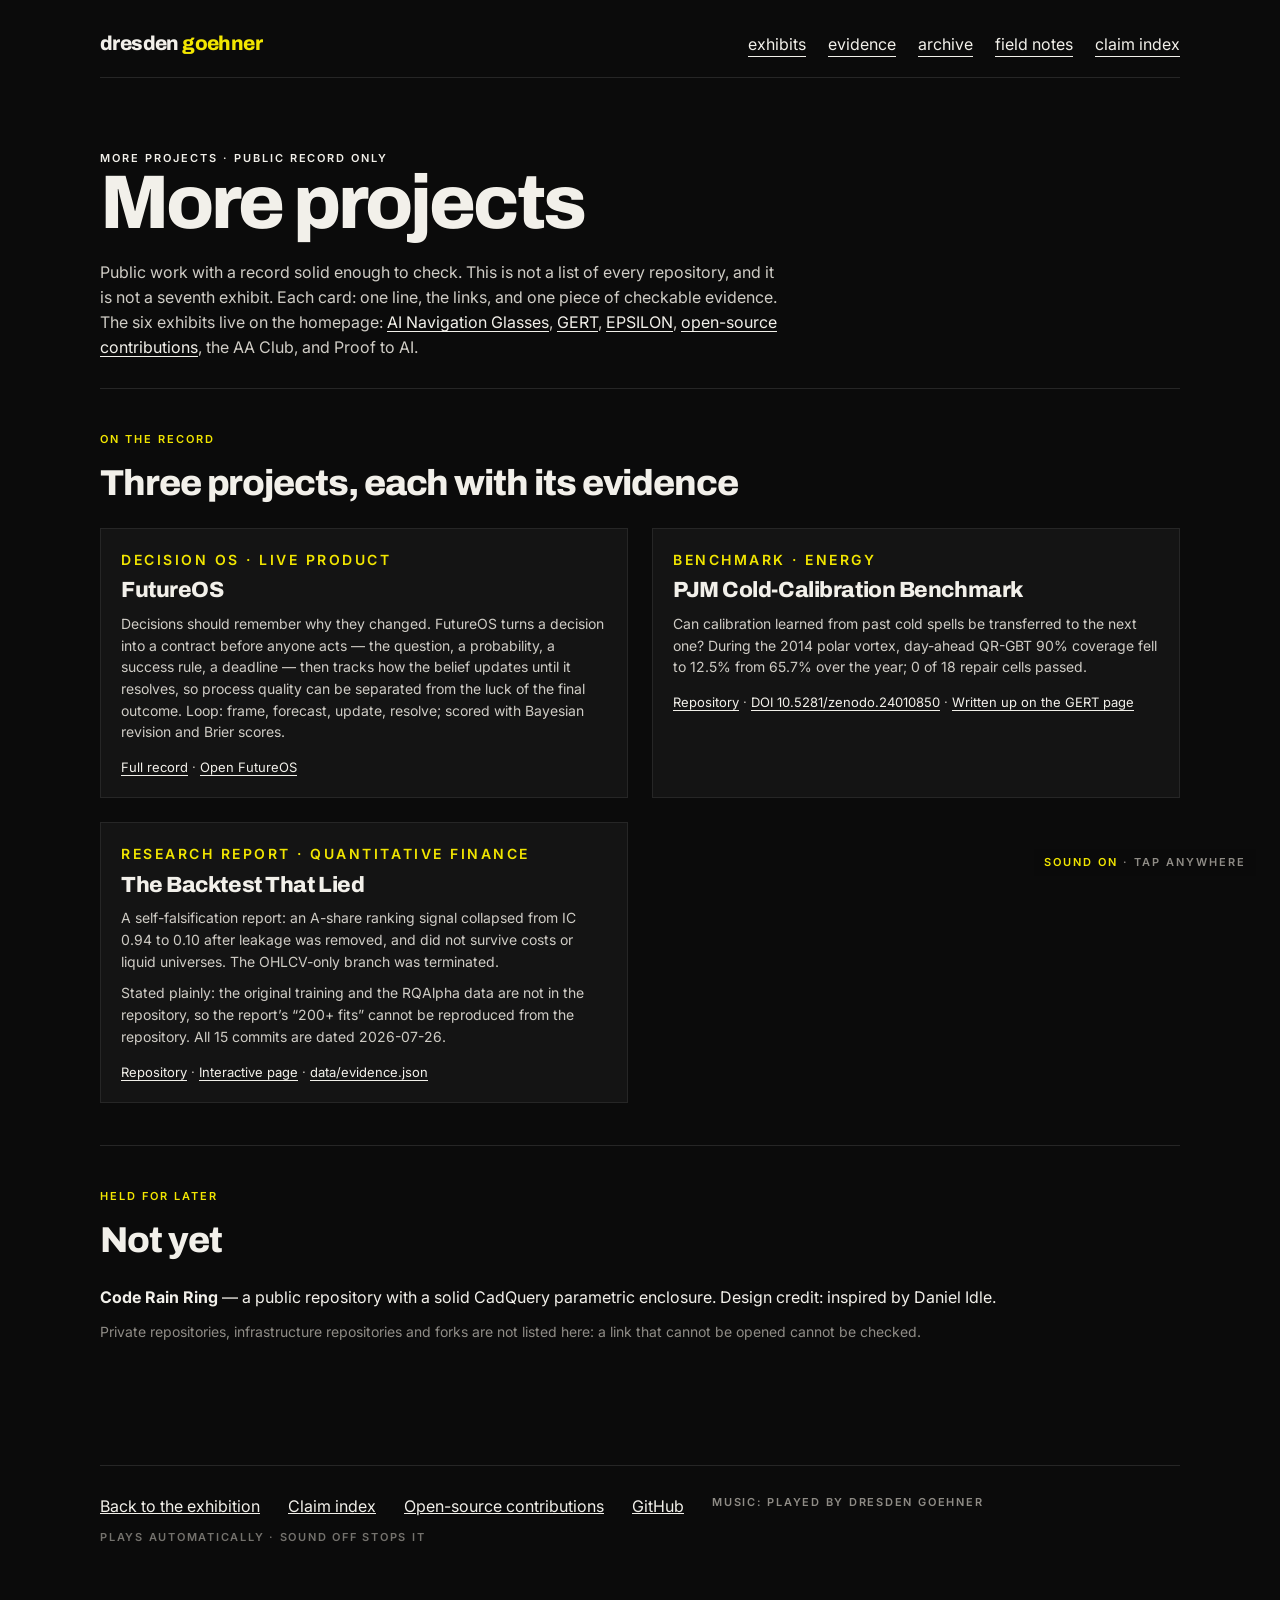
==== commit 3856b071: "Remove generated-media disclaimers Co-authored-by: copilot-swe-agent[bot] <198982749+Copilot@users.n" ====
--- a/projects/index.html
+++ b/projects/index.html
@@ -81,7 +81,7 @@
 <section aria-label="Held for later">
 <p class="cap kicker">Held for later</p>
 <h2>Not yet</h2>
-<p><b>Code Rain Ring</b> — a public repository with a solid CadQuery parametric enclosure, held back for one reason: there is no photograph of a physical unit. Its promotional image is labelled an AI concept render, and the repository contains no firmware. It will be added when there is a photo or video of the physical object; a CAD render may accompany it, labelled as a render. Design credit: inspired by Daniel Idle.</p>
+<p><b>Code Rain Ring</b> — a public repository with a solid CadQuery parametric enclosure. Design credit: inspired by Daniel Idle.</p>
 <p class="note">Private repositories, infrastructure repositories and forks are not listed here: a link that cannot be opened cannot be checked.</p>
 </section>
 </main>
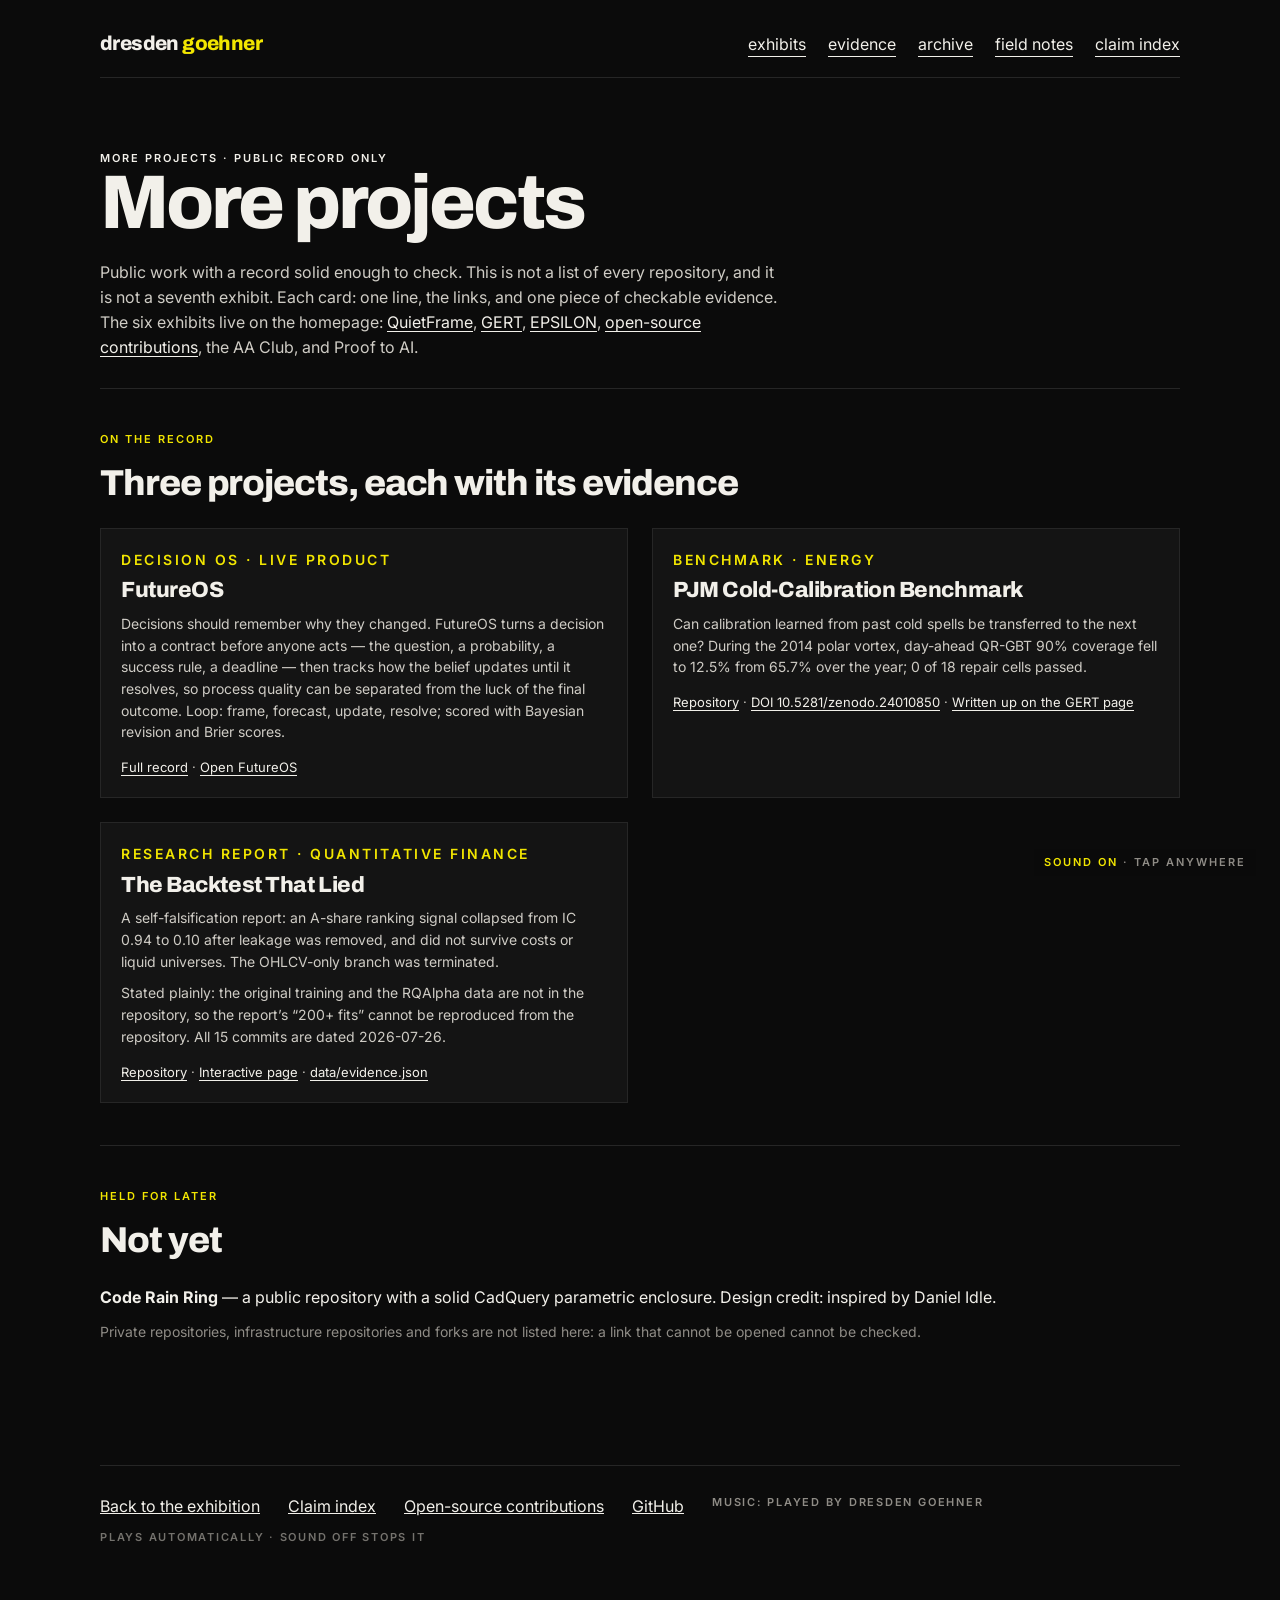
==== commit 2abbf5ab: "Rename AI Navigation Glasses to QuietFrame; point repository links at DresdenGman/QuietFrame" ====
--- a/projects/index.html
+++ b/projects/index.html
@@ -50,7 +50,7 @@
 <header class="page">
 <p class="cap">More projects · public record only</p>
 <h1>More projects</h1>
-<p class="lede">Public work with a record solid enough to check. This is not a list of every repository, and it is not a seventh exhibit. Each card: one line, the links, and one piece of checkable evidence. The six exhibits live on the homepage: <a class="src" href="glasses.html">AI Navigation Glasses</a>, <a class="src" href="gert.html">GERT</a>, <a class="src" href="epsilon.html">EPSILON</a>, <a class="src" href="../contributions.html">open-source contributions</a>, the AA Club, and Proof to AI.</p>
+<p class="lede">Public work with a record solid enough to check. This is not a list of every repository, and it is not a seventh exhibit. Each card: one line, the links, and one piece of checkable evidence. The six exhibits live on the homepage: <a class="src" href="glasses.html">QuietFrame</a>, <a class="src" href="gert.html">GERT</a>, <a class="src" href="epsilon.html">EPSILON</a>, <a class="src" href="../contributions.html">open-source contributions</a>, the AA Club, and Proof to AI.</p>
 </header>
 <main>
 <section aria-label="Projects with a checkable record">
